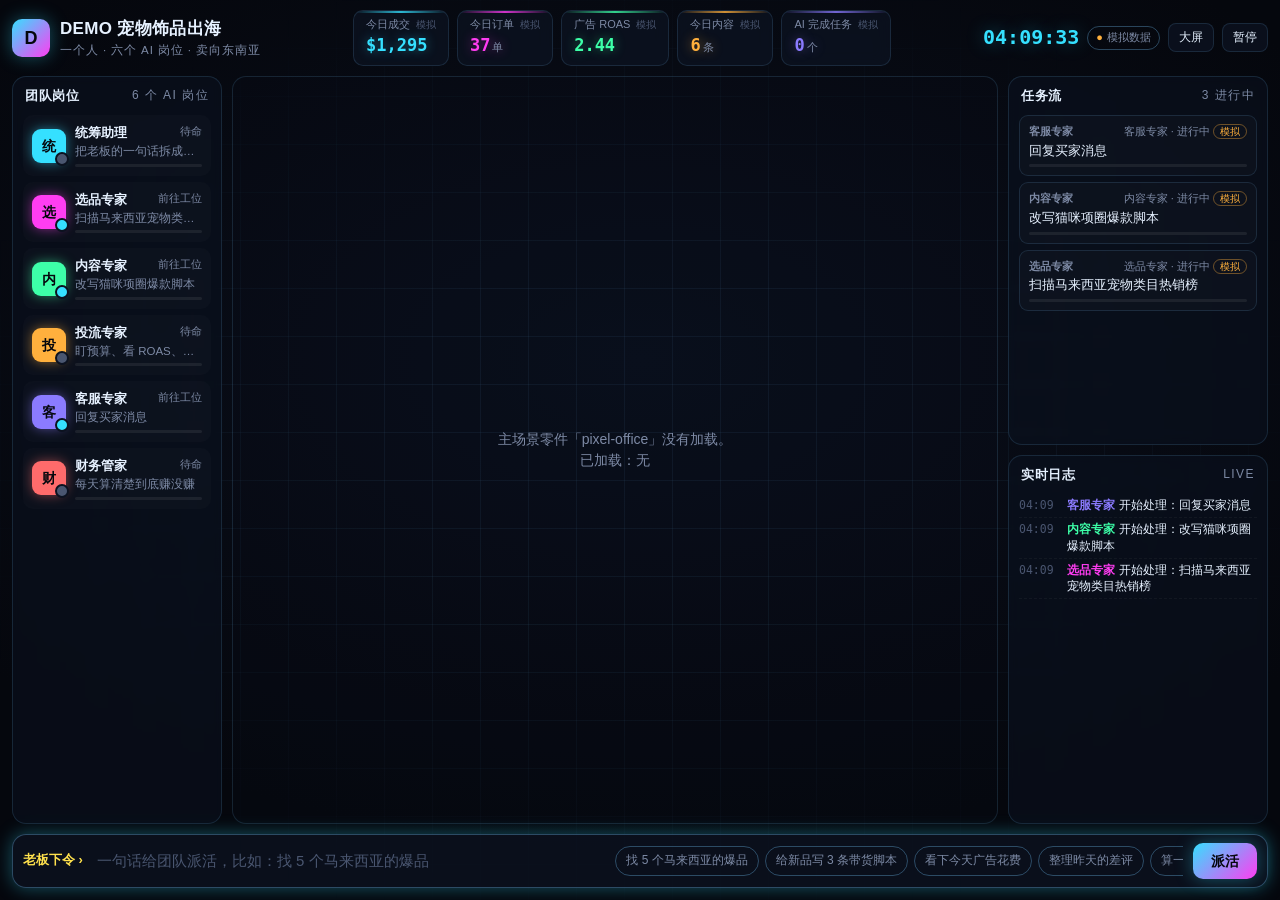
==== skills/cap-tiktok-workbench/assets/starter/index.html @ 799beaca "Cap-skill 4.1.0 - Interaction rules: ads workbench never self-designs pages; write confirmation line" ====
<!doctype html>
<html lang="zh-CN">
<head>
  <meta charset="utf-8" />
  <meta name="viewport" content="width=device-width, initial-scale=1" />
  <title>OPC 工作台</title>
  <link rel="stylesheet" href="core/shell.css" />
</head>
<body>
  <div class="wb" id="wb"></div>

  <!-- 运行核心与插座（不要改顺序） -->
  <script src="core/state.js"></script>
  <script src="sources/sim.js"></script>
  <script src="core/fx.js"></script>
  <script src="sources/live-json.js"></script>

  <!-- 公司配置：由视觉卡、按键卡、场景卡生成，改名字、岗位、KPI、风格都在这个文件 -->
  <script src="data/company.js"></script>
  <!-- 看图挑选页的临时预览（地址不带 ?preview 时什么都不做） -->
  <script src="core/preview.js"></script>

  <!-- 零件：由 scripts/new_workbench.py 按配置写入 -->
  <!-- PARTS:BEGIN -->
  <!-- PARTS:END -->

  <script src="core/shell.js"></script>
</body>
</html>
---- skills/cap-tiktok-workbench/assets/starter/core/shell.css ----
/* 工作台外壳。配色只在 [data-palette] 里定义，零件通过 CSS 变量取色。 */
:root, [data-palette="cyber"] {
  --bg: #05070d; --bg2: #0a0f1c; --panel: rgba(12, 18, 32, .78); --panel-solid: #0c1220;
  --line: rgba(120, 200, 255, .14); --line-strong: rgba(120, 200, 255, .32);
  --text: #e6f1ff; --muted: #7d8aa5; --dim: #4a5670;
  --accent: #35e0ff; --accent2: #ff3df2; --ok: #3dffa8; --warn: #ffb03d; --bad: #ff4d6d; --boss: #ffe14d;
  --c1: #35e0ff; --c2: #ff3df2; --c3: #3dffa8; --c4: #ffb03d; --c5: #8b7bff; --c6: #ff6b6b;
  --glow: 0 0 18px rgba(53, 224, 255, .35);
}
[data-palette="neon"] {
  --bg: #0b0218; --bg2: #160634; --panel: rgba(28, 8, 56, .74); --panel-solid: #1a0838;
  --line: rgba(255, 90, 220, .18); --line-strong: rgba(255, 90, 220, .42);
  --text: #fbeaff; --muted: #a58bc4; --dim: #5d4a7a;
  --accent: #ff4fd8; --accent2: #2de2ff; --ok: #5bff9c; --warn: #ffd84d; --bad: #ff4d6d; --boss: #ffe14d;
  --c1: #ff4fd8; --c2: #2de2ff; --c3: #ffd84d; --c4: #9b6bff; --c5: #5bff9c; --c6: #ff8a3d;
  --glow: 0 0 22px rgba(255, 79, 216, .4);
}
[data-palette="aurora"] {
  --bg: #020a0c; --bg2: #061a1d; --panel: rgba(6, 26, 30, .76); --panel-solid: #071c20;
  --line: rgba(80, 255, 200, .15); --line-strong: rgba(80, 255, 200, .34);
  --text: #e6fff8; --muted: #7fa8a0; --dim: #3f6660;
  --accent: #4dffc3; --accent2: #a77bff; --ok: #4dffc3; --warn: #ffd166; --bad: #ff5d7a; --boss: #fff07a;
  --c1: #4dffc3; --c2: #a77bff; --c3: #4db8ff; --c4: #ffd166; --c5: #ff7ab6; --c6: #7aff6b;
  --glow: 0 0 20px rgba(77, 255, 195, .32);
}
[data-palette="amber"] {
  --bg: #0a0704; --bg2: #18100a; --panel: rgba(30, 20, 10, .78); --panel-solid: #1c130a;
  --line: rgba(255, 176, 61, .16); --line-strong: rgba(255, 176, 61, .38);
  --text: #fff4e2; --muted: #b39a78; --dim: #6b5940;
  --accent: #ffb03d; --accent2: #ff5d3d; --ok: #b8ff4d; --warn: #ffd84d; --bad: #ff4d4d; --boss: #fff0a8;
  --c1: #ffb03d; --c2: #ff5d3d; --c3: #b8ff4d; --c4: #3dd6ff; --c5: #ff8ad8; --c6: #ffe14d;
  --glow: 0 0 20px rgba(255, 176, 61, .35);
}
[data-palette="jade"] {
  --bg: #030806; --bg2: #08140f; --panel: rgba(10, 26, 18, .78); --panel-solid: #0a1a12;
  --line: rgba(160, 255, 120, .14); --line-strong: rgba(160, 255, 120, .34);
  --text: #eaffe4; --muted: #8fae86; --dim: #4c6646;
  --accent: #b6ff3d; --accent2: #3dffd0; --ok: #b6ff3d; --warn: #ffcf3d; --bad: #ff5d5d; --boss: #fff07a;
  --c1: #b6ff3d; --c2: #3dffd0; --c3: #ffcf3d; --c4: #3da8ff; --c5: #ff7aa8; --c6: #c27bff;
  --glow: 0 0 20px rgba(182, 255, 61, .3);
}
[data-palette="ice"] {
  --bg: #050a14; --bg2: #0b1730; --panel: rgba(14, 28, 56, .72); --panel-solid: #0e1c38;
  --line: rgba(170, 210, 255, .18); --line-strong: rgba(170, 210, 255, .4);
  --text: #f0f6ff; --muted: #93a7c7; --dim: #4f6286;
  --accent: #8cc8ff; --accent2: #c7a6ff; --ok: #7dffcf; --warn: #ffd27d; --bad: #ff7d9b; --boss: #fff2a8;
  --c1: #8cc8ff; --c2: #c7a6ff; --c3: #7dffcf; --c4: #ffd27d; --c5: #ff9ec7; --c6: #9effe8;
  --glow: 0 0 20px rgba(140, 200, 255, .35);
}

* { box-sizing: border-box; }
html, body { height: 100%; margin: 0; }
body {
  background: radial-gradient(1200px 700px at 50% 40%, var(--bg2), var(--bg) 70%) fixed, var(--bg);
  color: var(--text);
  font: 14px/1.45 -apple-system, "PingFang SC", "Hiragino Sans GB", "Microsoft YaHei", "Noto Sans CJK SC", sans-serif;
  overflow: hidden;
}
body::before { /* 背景网格 */
  content: ""; position: fixed; inset: 0; pointer-events: none; opacity: .5;
  background-image: linear-gradient(var(--line) 1px, transparent 1px), linear-gradient(90deg, var(--line) 1px, transparent 1px);
  background-size: 48px 48px;
  mask-image: radial-gradient(ellipse at center, #000 30%, transparent 80%);
  -webkit-mask-image: radial-gradient(ellipse at center, #000 30%, transparent 80%);
}
.mono { font-family: "SF Mono", "JetBrains Mono", "Cascadia Mono", Consolas, monospace; font-variant-numeric: tabular-nums; }
button { font: inherit; color: inherit; }

.wb { position: relative; height: 100vh; display: grid; grid-template-rows: auto 1fr auto; gap: 10px; padding: 10px 12px 12px; }

/* 顶栏 */
.wb-top { display: flex; align-items: center; gap: 14px; min-width: 0; }
.wb-brand { display: flex; align-items: center; gap: 10px; min-width: 0; flex-shrink: 0; }
.wb-mark {
  width: 38px; height: 38px; border-radius: 10px; display: grid; place-items: center; font-weight: 800; font-size: 18px;
  color: var(--bg); background: linear-gradient(135deg, var(--accent), var(--accent2)); box-shadow: var(--glow);
}
.wb-name { font-size: 17px; font-weight: 800; letter-spacing: .02em; white-space: nowrap; }
.wb-slogan { font-size: 11.5px; color: var(--muted); white-space: nowrap; letter-spacing: .08em; }
.wb-kpis { display: flex; gap: 8px; flex: 1; min-width: 0; overflow: hidden; justify-content: center; }
.kpi {
  position: relative; min-width: 108px; padding: 6px 12px 7px; border: 1px solid var(--line); border-radius: 10px;
  background: var(--panel); backdrop-filter: blur(8px); overflow: hidden;
}
.kpi::after { content: ""; position: absolute; left: 0; right: 0; top: 0; height: 2px; background: linear-gradient(90deg, transparent, var(--k, var(--accent)), transparent); opacity: .8; }
.kpi-label { font-size: 11px; color: var(--muted); white-space: nowrap; }
.kpi-value { font-size: 20px; font-weight: 700; color: var(--k, var(--accent)); white-space: nowrap; text-shadow: 0 0 12px color-mix(in srgb, var(--k, var(--accent)) 45%, transparent); }
.kpi-value small { font-size: 11px; color: var(--muted); margin-left: 2px; font-weight: 500; }
.kpi-src { margin-left: 6px; font-size: 9.5px; color: var(--dim); }
.kpi-src.live { color: var(--ok); }
.kpi.bump .kpi-value { animation: bump .5s ease; }
@keyframes bump { 40% { transform: translateY(-2px); filter: brightness(1.6); } }
.wb-tools { display: flex; align-items: center; gap: 8px; flex-shrink: 0; }
.wb-clock { font-size: 20px; font-weight: 700; color: var(--accent); text-shadow: var(--glow); }
.badge { font-size: 11px; padding: 3px 8px; border-radius: 99px; border: 1px solid var(--line-strong); color: var(--muted); white-space: nowrap; }
.badge.sim::before { content: "●"; color: var(--warn); margin-right: 4px; }
.badge.live::before { content: "●"; color: var(--ok); margin-right: 4px; }
.tbtn { padding: 5px 10px; border-radius: 8px; border: 1px solid var(--line); background: var(--panel); cursor: pointer; font-size: 12px; white-space: nowrap; }
.tbtn:hover { border-color: var(--accent); color: var(--accent); }

/* 主体三栏 */
.wb-main { display: grid; grid-template-columns: 236px minmax(0, 1fr) 300px; gap: 10px; min-height: 0; }
.panel { background: var(--panel); border: 1px solid var(--line); border-radius: 14px; backdrop-filter: blur(10px); min-height: 0; display: flex; flex-direction: column; overflow: hidden; }
.panel-h { display: flex; align-items: center; justify-content: space-between; padding: 10px 12px 6px; font-size: 12px; color: var(--muted); letter-spacing: .12em; }
.panel-h b { color: var(--text); letter-spacing: .04em; font-size: 13px; }
.panel-b { overflow: auto; padding: 4px 10px 10px; min-height: 0; flex: 1; scrollbar-width: thin; scrollbar-color: var(--line-strong) transparent; }

.role {
  display: grid; grid-template-columns: 34px 1fr; gap: 9px; align-items: center; padding: 8px; margin-bottom: 6px;
  border: 1px solid transparent; border-radius: 10px; cursor: pointer; transition: .2s; background: rgba(255,255,255,.015);
}
.role:hover, .role.sel { border-color: var(--rc); background: color-mix(in srgb, var(--rc) 8%, transparent); }
.role-av {
  position: relative; width: 34px; height: 34px; border-radius: 9px; display: grid; place-items: center; font-weight: 800;
  color: var(--bg); background: var(--rc); box-shadow: 0 0 12px color-mix(in srgb, var(--rc) 50%, transparent);
}
.role-av::after { content: ""; position: absolute; right: -3px; bottom: -3px; width: 10px; height: 10px; border-radius: 50%; border: 2px solid var(--panel-solid); background: var(--dim); }
.role[data-s="working"] .role-av::after { background: var(--ok); animation: pulse 1.2s infinite; }
.role[data-s="moving"] .role-av::after { background: var(--accent); }
.role[data-s="reporting"] .role-av::after { background: var(--boss); animation: pulse .6s infinite; }
@keyframes pulse { 50% { transform: scale(1.35); opacity: .6; } }
.role-name { font-weight: 700; font-size: 13px; display: flex; justify-content: space-between; gap: 6px; }
.role-name span { font-weight: 400; font-size: 11px; color: var(--muted); white-space: nowrap; }
.role-task { font-size: 11.5px; color: var(--muted); white-space: nowrap; overflow: hidden; text-overflow: ellipsis; }
.bar { height: 3px; border-radius: 3px; background: rgba(255,255,255,.07); overflow: hidden; margin-top: 4px; }
.bar i { display: block; height: 100%; background: linear-gradient(90deg, var(--rc, var(--accent)), color-mix(in srgb, var(--rc, var(--accent)) 40%, white)); transition: width .5s; }

.stage { position: relative; padding: 0; }
.stage-host { position: absolute; inset: 0; }
.stage-host > canvas { display: block; width: 100%; height: 100%; }
.stage-label { position: absolute; right: 14px; bottom: 8px; opacity: .7; font-size: 11px; color: var(--muted); letter-spacing: .14em; pointer-events: none; z-index: 2; }
.stage-empty { position: absolute; inset: 0; display: grid; place-items: center; color: var(--muted); text-align: center; padding: 20px; }

.task { padding: 8px 9px; border-radius: 9px; margin-bottom: 6px; border: 1px solid var(--line); background: rgba(255,255,255,.02); }
.task-top { display: flex; justify-content: space-between; gap: 6px; font-size: 11px; color: var(--muted); }
.task-title { font-size: 12.5px; margin-top: 2px; }
.task[data-origin="boss"] { border-color: color-mix(in srgb, var(--boss) 45%, transparent); }
.task[data-origin="boss"] .task-top b { color: var(--boss); }
.task-result { font-size: 11.5px; color: var(--ok); margin-top: 3px; }
.tag { font-size: 10px; padding: 1px 6px; border-radius: 99px; border: 1px solid var(--line-strong); color: var(--muted); }
.tag.sim { color: var(--warn); border-color: color-mix(in srgb, var(--warn) 40%, transparent); }
.tag.live { color: var(--ok); border-color: color-mix(in srgb, var(--ok) 40%, transparent); }

.logs { font-size: 11.5px; }
.log { display: grid; grid-template-columns: 42px 1fr; gap: 6px; padding: 3px 0; border-bottom: 1px dashed rgba(255,255,255,.04); animation: fadein .4s; }
.log time { color: var(--dim); }
.log b { color: var(--lc, var(--accent)); font-weight: 600; margin-right: 4px; }
.log[data-l="ok"] { color: var(--ok); }
.log[data-l="boss"] { color: var(--boss); }
@keyframes fadein { from { opacity: 0; transform: translateY(-4px); } }
.split { display: grid; grid-template-rows: 1fr 1fr; gap: 10px; min-height: 0; }

/* 派活栏 */
.wb-cmd { display: flex; align-items: center; gap: 10px; padding: 8px 10px; border: 1px solid var(--line-strong); border-radius: 14px; background: var(--panel); box-shadow: var(--glow); }
.wb-cmd-label { color: var(--boss); font-weight: 800; white-space: nowrap; font-size: 13px; }
.wb-cmd input {
  flex: 1; min-width: 120px; background: transparent; border: 0; outline: 0; color: var(--text); font: inherit; font-size: 15px; padding: 6px 4px;
}
.wb-cmd input::placeholder { color: var(--dim); }
.chips { display: flex; gap: 6px; overflow-x: auto; max-width: 46%; scrollbar-width: none; }
.chip { flex-shrink: 0; padding: 5px 10px; border-radius: 99px; border: 1px solid var(--line-strong); background: transparent; cursor: pointer; font-size: 12px; color: var(--muted); }
.chip:hover { color: var(--accent); border-color: var(--accent); }
.go { padding: 8px 18px; border-radius: 10px; border: 0; cursor: pointer; font-weight: 800; color: var(--bg); background: linear-gradient(135deg, var(--accent), var(--accent2)); box-shadow: var(--glow); white-space: nowrap; }
.chooser { position: absolute; left: 12px; right: 12px; bottom: 72px; padding: 10px 12px; border-radius: 12px; border: 1px solid var(--boss); background: var(--panel-solid); display: none; gap: 8px; flex-wrap: wrap; align-items: center; z-index: 30; }
.chooser.show { display: flex; }

/* 岗位抽屉 */
.drawer-mask { position: fixed; inset: 0; background: rgba(0,0,0,.55); backdrop-filter: blur(3px); opacity: 0; pointer-events: none; transition: .25s; z-index: 40; }
.drawer-mask.show { opacity: 1; pointer-events: auto; }
.drawer {
  position: fixed; top: 10px; bottom: 10px; right: 10px; width: min(1180px, calc(100vw - 20px)); z-index: 41;
  transform: translateX(105%); transition: transform .35s cubic-bezier(.2,.8,.2,1);
  display: grid; grid-template-rows: auto 1fr; border-radius: 16px; border: 1px solid var(--line-strong); background: var(--panel-solid); overflow: hidden;
}
.drawer.show { transform: none; }
.drawer-h { display: flex; align-items: center; gap: 12px; padding: 12px 16px; border-bottom: 1px solid var(--line); }
.drawer-h .role-av { width: 42px; height: 42px; font-size: 18px; }
.drawer-title { font-size: 18px; font-weight: 800; }
.drawer-sub { font-size: 12px; color: var(--muted); }
.drawer-x { margin-left: auto; }
.drawer-b { display: grid; grid-template-columns: minmax(0, 1fr) 300px; min-height: 0; }
.drawer-stage { position: relative; min-height: 0; border-right: 1px solid var(--line); }
.drawer-side { overflow: auto; padding: 12px 14px; min-height: 0; }
.drawer-side h4 { margin: 12px 0 6px; font-size: 12px; color: var(--muted); letter-spacing: .12em; font-weight: 600; }
.drawer-side ul { margin: 0; padding-left: 18px; font-size: 13px; }
.socket { margin-top: 6px; padding: 8px 10px; border-radius: 10px; border: 1px dashed var(--line-strong); font-size: 12px; color: var(--muted); }
.socket b { color: var(--text); }

.toast-host { position: fixed; right: 16px; top: 66px; display: grid; gap: 8px; z-index: 60; pointer-events: none; }
.toast { padding: 10px 14px; border-radius: 12px; border: 1px solid var(--ok); background: var(--panel-solid); box-shadow: 0 0 22px color-mix(in srgb, var(--ok) 30%, transparent); font-size: 13px; animation: toastin .4s; max-width: 360px; }
.toast small { display: block; color: var(--muted); font-size: 11px; }
@keyframes toastin { from { opacity: 0; transform: translateX(30px); } }

/* 大屏模式：隐藏两侧，只留主场景 + 派活栏 */
.wb.big .wb-main { grid-template-columns: minmax(0, 1fr); }
.wb.big .side-l, .wb.big .side-r { display: none; }

@media (max-width: 1280px) { .wb-main { grid-template-columns: 210px minmax(0,1fr) 260px; } .kpi { min-width: 92px; } .kpi-value { font-size: 17px; } }
@media (max-width: 1024px) {
  body { overflow: auto; }
  .wb { height: auto; min-height: 100vh; }
  .wb-top { flex-wrap: wrap; }
  .wb-kpis { order: 3; flex-basis: 100%; justify-content: flex-start; overflow-x: auto; }
  .wb-main { grid-template-columns: 1fr; }
  .stage { height: 62vh; min-height: 360px; }
  .side-l .panel-b { display: flex; gap: 6px; overflow-x: auto; }
  .side-l .role { min-width: 190px; margin: 0; }
  .split { grid-template-rows: auto; grid-template-columns: 1fr 1fr; height: 300px; }
  .drawer-b { grid-template-columns: 1fr; grid-template-rows: 55vh auto; overflow: auto; }
  .chips { max-width: 100%; }
  .wb-cmd { flex-wrap: wrap; }
}
@media (max-width: 640px) {
  .wb { padding: 8px; }
  .wb-slogan, .wb-clock { display: none; }
  .split { grid-template-columns: 1fr; height: auto; }
  .split .panel { height: 260px; }
}
@media (prefers-reduced-motion: reduce) { *, *::before, *::after { animation: none !important; transition: none !important; } }

/* 视觉层（core/fx.js） */
.wb { z-index: 1; }
.fx-bg { position: fixed; inset: 0; width: 100%; height: 100%; pointer-events: none; z-index: 0; }
/* 开了背景氛围：面板变毛玻璃、主画面几乎全透，背景特效才看得见（否则面板把它盖住，选什么背景都一个样） */
body.fx-on .panel { background: color-mix(in srgb, var(--panel-solid) 58%, transparent); backdrop-filter: blur(4px); }
body.fx-on .stage { background: color-mix(in srgb, var(--panel-solid) 12%, transparent); backdrop-filter: none; }
body.fx-nogrid::before { display: none; }
body.fx-scan::after { content: ""; position: fixed; inset: 0; pointer-events: none; z-index: 65;
  background: repeating-linear-gradient(0deg, rgba(0,0,0,.18) 0 1px, transparent 1px 3px), radial-gradient(ellipse at center, transparent 55%, rgba(0,0,0,.5) 100%); }
.fx-top { position: fixed; inset: 0; width: 100%; height: 100%; pointer-events: none; z-index: 70; }
.fx-open { position: fixed; inset: 0; z-index: 90; display: grid; place-items: center; cursor: pointer;
  background: radial-gradient(900px 600px at 50% 45%, var(--bg2), var(--bg) 70%); transition: opacity .6s; }
.fx-open.out { opacity: 0; }
.fx-open-in { text-align: center; padding: 20px; }
.fx-open-mark { width: 92px; height: 92px; margin: 0 auto 18px; border-radius: 24px; display: grid; place-items: center; font-size: 44px; font-weight: 900;
  color: var(--bg); background: linear-gradient(135deg, var(--accent), var(--accent2)); box-shadow: 0 0 60px color-mix(in srgb, var(--accent) 60%, transparent); animation: fxpop .9s cubic-bezier(.2,1.4,.4,1); }
.fx-open-name { font-size: clamp(26px, 5vw, 54px); font-weight: 900; letter-spacing: .06em; min-height: 1.3em; text-shadow: 0 0 24px color-mix(in srgb, var(--accent) 60%, transparent); }
.fx-open-sub { margin-top: 8px; color: var(--muted); letter-spacing: .3em; font-size: 13px; animation: fadein 1.2s .4s both; }
.fx-open-log { margin: 22px auto 0; min-height: 120px; text-align: left; display: inline-block; font-size: 13px; color: var(--ok); }
.fx-open-log div { animation: fadein .3s; }
.fx-open-skip { margin-top: 18px; font-size: 11px; color: var(--dim); }
.fx-open-reveal .fx-open-log { display: none; }
@keyframes fxpop { from { transform: scale(.3) rotate(-12deg); opacity: 0; } }
[data-motion="wild"] .kpi::after { animation: kpiflow 2.4s linear infinite; }
@keyframes kpiflow { from { transform: translateX(-100%); } to { transform: translateX(100%); } }
[data-motion="calm"] .role[data-s="working"] .role-av::after { animation-duration: 2.4s; }

/* 六步路线条（风格画廊、看图挑选页顶上）：让老板一直知道自己在第几步 */
.wb-road { display: flex; flex-wrap: wrap; align-items: center; gap: 2px 6px; margin-bottom: 8px; font-size: 11.5px; color: var(--muted); }
.wb-road b { color: var(--accent); }
.wb-road i { font-style: normal; opacity: .45; }
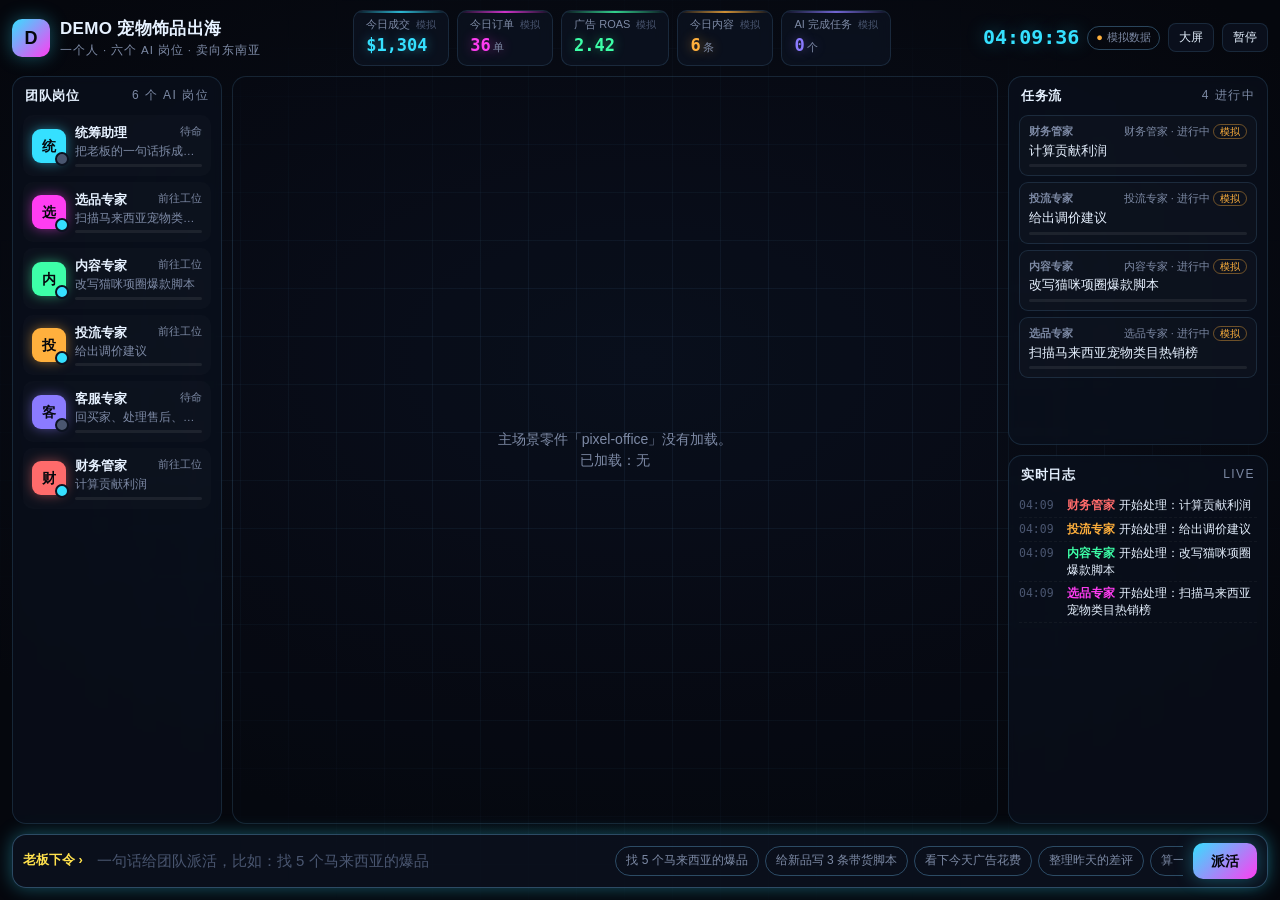
==== commit 867ba994: "Cap-skill 4.1.5 - 新模块：船长自学大师（cap-tiktok-learning），模块数 23 → 24 - 知识库大师：讲清好处、给跨境电商学员推荐框架 - 工作台大师：四步流程（" ====
--- a/skills/cap-tiktok-workbench/assets/starter/index.html
+++ b/skills/cap-tiktok-workbench/assets/starter/index.html
@@ -5,6 +5,9 @@
   <meta name="viewport" content="width=device-width, initial-scale=1" />
   <title>OPC 工作台</title>
   <link rel="stylesheet" href="core/shell.css" />
+  <!-- 老板自己的样式 custom/custom.css：由生成器按文件是否存在写入 -->
+  <!-- CUSTOM-CSS:BEGIN -->
+  <!-- CUSTOM-CSS:END -->
 </head>
 <body>
   <div class="wb" id="wb"></div>
@@ -15,7 +18,7 @@
   <script src="core/fx.js"></script>
   <script src="sources/live-json.js"></script>
 
-  <!-- 公司配置：由视觉卡、按键卡、场景卡生成，改名字、岗位、KPI、风格都在这个文件 -->
+  <!-- 公司配置：由视觉卡、公司卡生成，改名字、岗位、KPI、风格都在这个文件 -->
   <script src="data/company.js"></script>
   <!-- 看图挑选页的临时预览（地址不带 ?preview 时什么都不做） -->
   <script src="core/preview.js"></script>
@@ -25,5 +28,9 @@
   <!-- PARTS:END -->
 
   <script src="core/shell.js"></script>
+
+  <!-- 老板自己的脚本 custom/custom.js：由生成器按文件是否存在写入 -->
+  <!-- CUSTOM-JS:BEGIN -->
+  <!-- CUSTOM-JS:END -->
 </body>
 </html>
--- a/skills/cap-tiktok-workbench/assets/starter/core/shell.css
+++ b/skills/cap-tiktok-workbench/assets/starter/core/shell.css
@@ -245,7 +245,7 @@
 @keyframes kpiflow { from { transform: translateX(-100%); } to { transform: translateX(100%); } }
 [data-motion="calm"] .role[data-s="working"] .role-av::after { animation-duration: 2.4s; }
 
-/* 六步路线条（风格画廊、看图挑选页顶上）：让老板一直知道自己在第几步 */
+/* 四步路线条（风格画廊、看图挑选页顶上）：让老板一直知道自己在第几步 */
 .wb-road { display: flex; flex-wrap: wrap; align-items: center; gap: 2px 6px; margin-bottom: 8px; font-size: 11.5px; color: var(--muted); }
 .wb-road b { color: var(--accent); }
 .wb-road i { font-style: normal; opacity: .45; }
